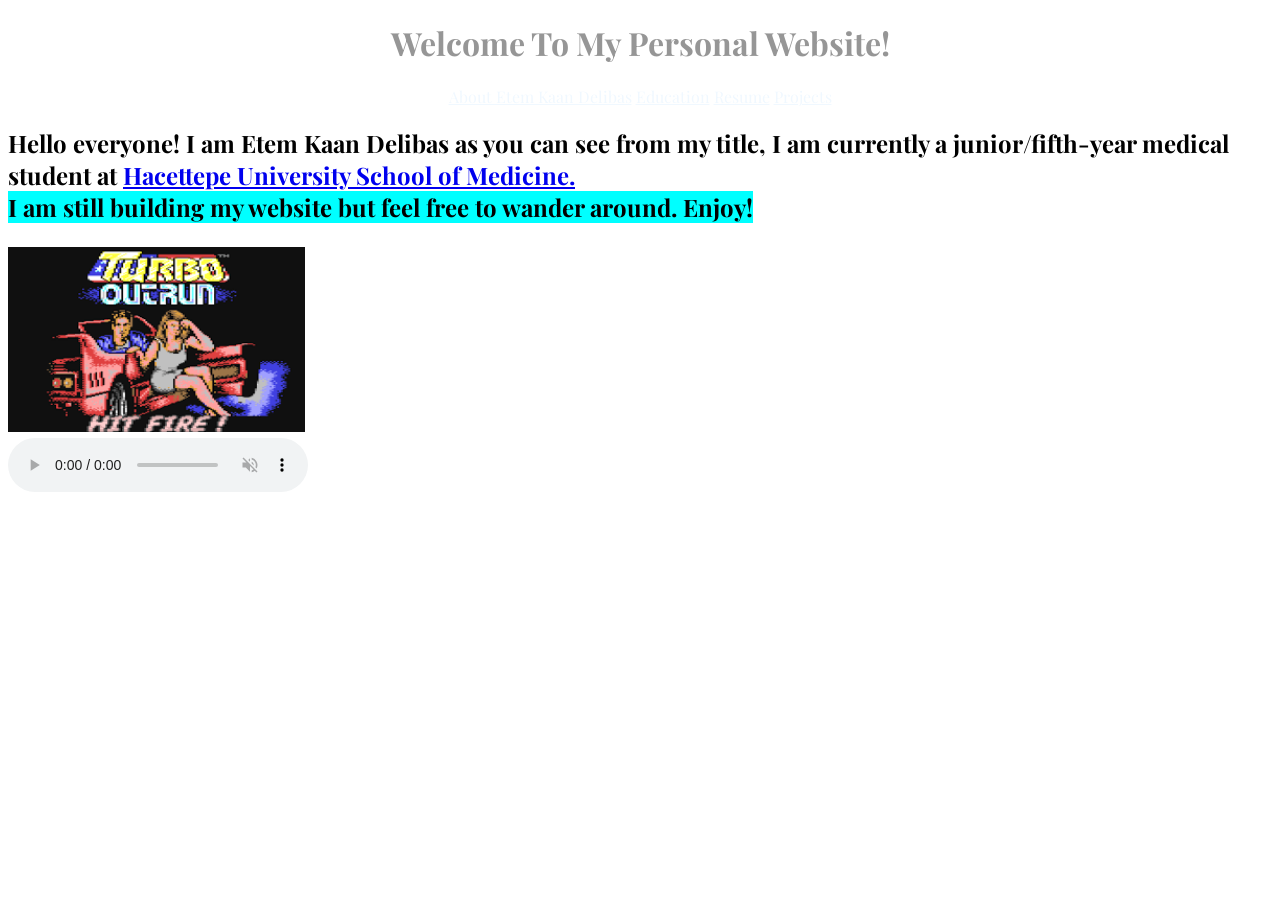
==== index.html @ 1f3f5c7a "Update index.html" ====
<!DOCTYPE html>
<html>
    <head>
        <title>Etem Kaan Delibas </title>
        <link rel="stylesheet" href="style.css">
        <link rel="icon" type="image/png" href="/images_and_videos/nsgy.png">
    </head>
    <body>
        <header style="background-color: hex #bd9a8c; text-align: center;">
        <h1 style="text-shadow: 0 0 1x white; color:rgb(150,150,150)"> Welcome To My Personal Website!</h1>
        <a href="index.html" style="color: aliceblue;" title="Goes to home page">About Etem Kaan Delibas</a>
        <a href="education.html" style="color: aliceblue;" title="Goes to my education details page">Education</a>
        <a href="cv.html" style="color: aliceblue;" title="Goes to my resume page">Resume</a>
        <a href="projects.html" style="color: aliceblue;" title="Goes to my projects">Projects</a>
        </header>
        <h2>Hello everyone! I am Etem Kaan Delibas as you can see from my title, I am currently a junior/fifth-year medical student at <a href="https://tip.hacettepe.edu.tr/" 
            title="Link to my school">Hacettepe University School of Medicine.</a><br> 
            <span style="background-color: aqua">I am still building my website but feel free to wander around. 
            Enjoy!</span>
        </p>
        <img src="/images_and_videos/turbooutrun.png" alt="Turbo Outrun Cover Picture" width="297px"> <br>
        <audio controls autoplay muted>
            <source src="audio/turbooutrun.mp3" type="audio/mp3">
        </audio>
    </body>
</html>
---- style.css ----
@import url("https://fonts.googleapis.com/css2?family=Playfair+Display:ital,wght@0,400..900;1,400..900&display=swap");

body {
    font-family: "Playfair Display", Georgia, "Times New Roman", serif;
}

#h1 {
    text-shadow: 3px 3px 3px;
}
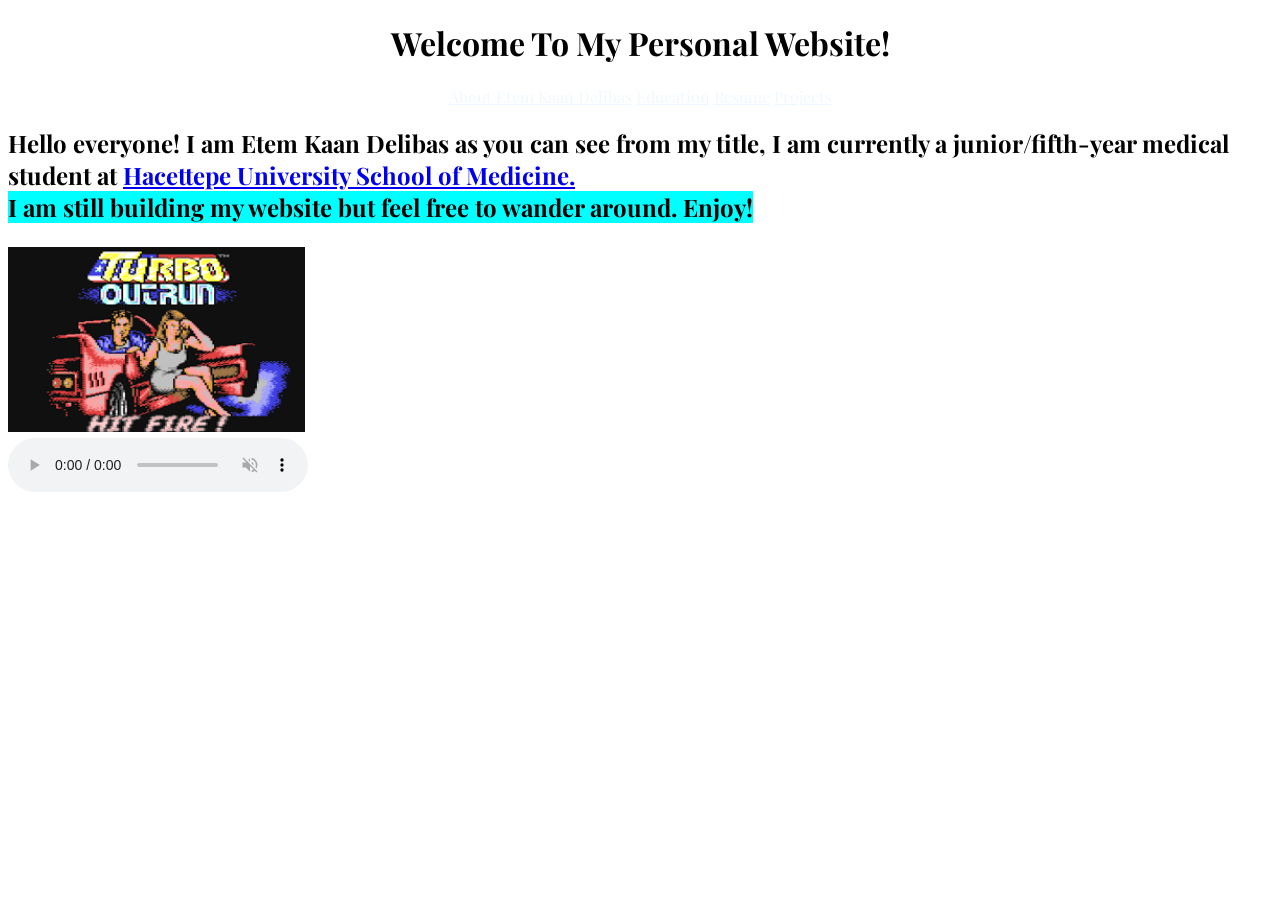
==== commit 07cd7440: "Update index.html" ====
--- a/index.html
+++ b/index.html
@@ -7,7 +7,7 @@
     </head>
     <body>
         <header style="background-color: hex #bd9a8c; text-align: center;">
-        <h1 style="text-shadow: 0 0 1x white; color:rgb(150,150,150)"> Welcome To My Personal Website!</h1>
+        <h1> Welcome To My Personal Website!</h1>
         <a href="index.html" style="color: aliceblue;" title="Goes to home page">About Etem Kaan Delibas</a>
         <a href="education.html" style="color: aliceblue;" title="Goes to my education details page">Education</a>
         <a href="cv.html" style="color: aliceblue;" title="Goes to my resume page">Resume</a>
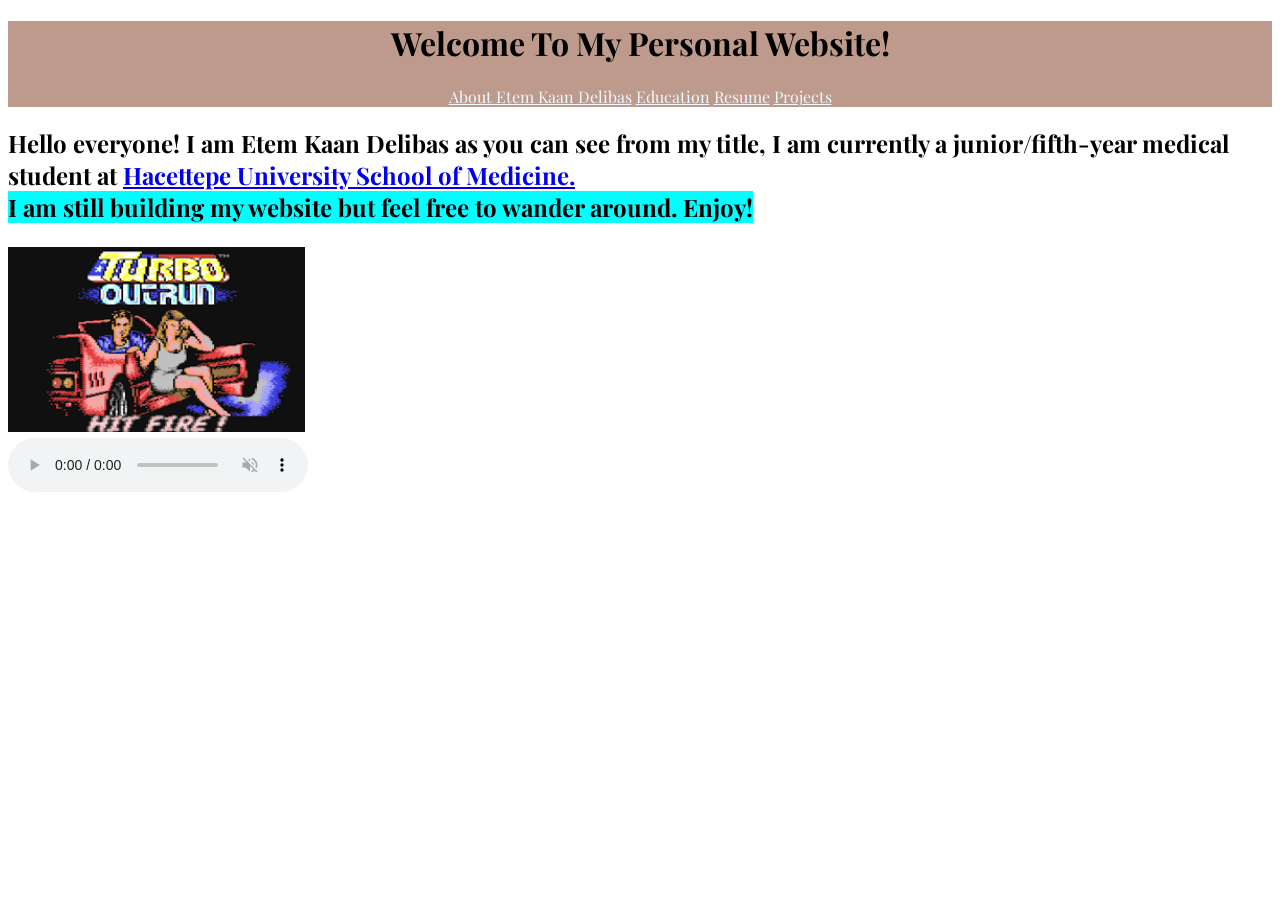
==== commit 820fbebe: "Update index.html" ====
--- a/index.html
+++ b/index.html
@@ -6,7 +6,7 @@
         <link rel="icon" type="image/png" href="/images_and_videos/nsgy.png">
     </head>
     <body>
-        <header style="background-color: hex #bd9a8c; text-align: center;">
+        <header style="background-color: rgb(189, 154, 140); text-align: center;">
         <h1> Welcome To My Personal Website!</h1>
         <a href="index.html" style="color: aliceblue;" title="Goes to home page">About Etem Kaan Delibas</a>
         <a href="education.html" style="color: aliceblue;" title="Goes to my education details page">Education</a>
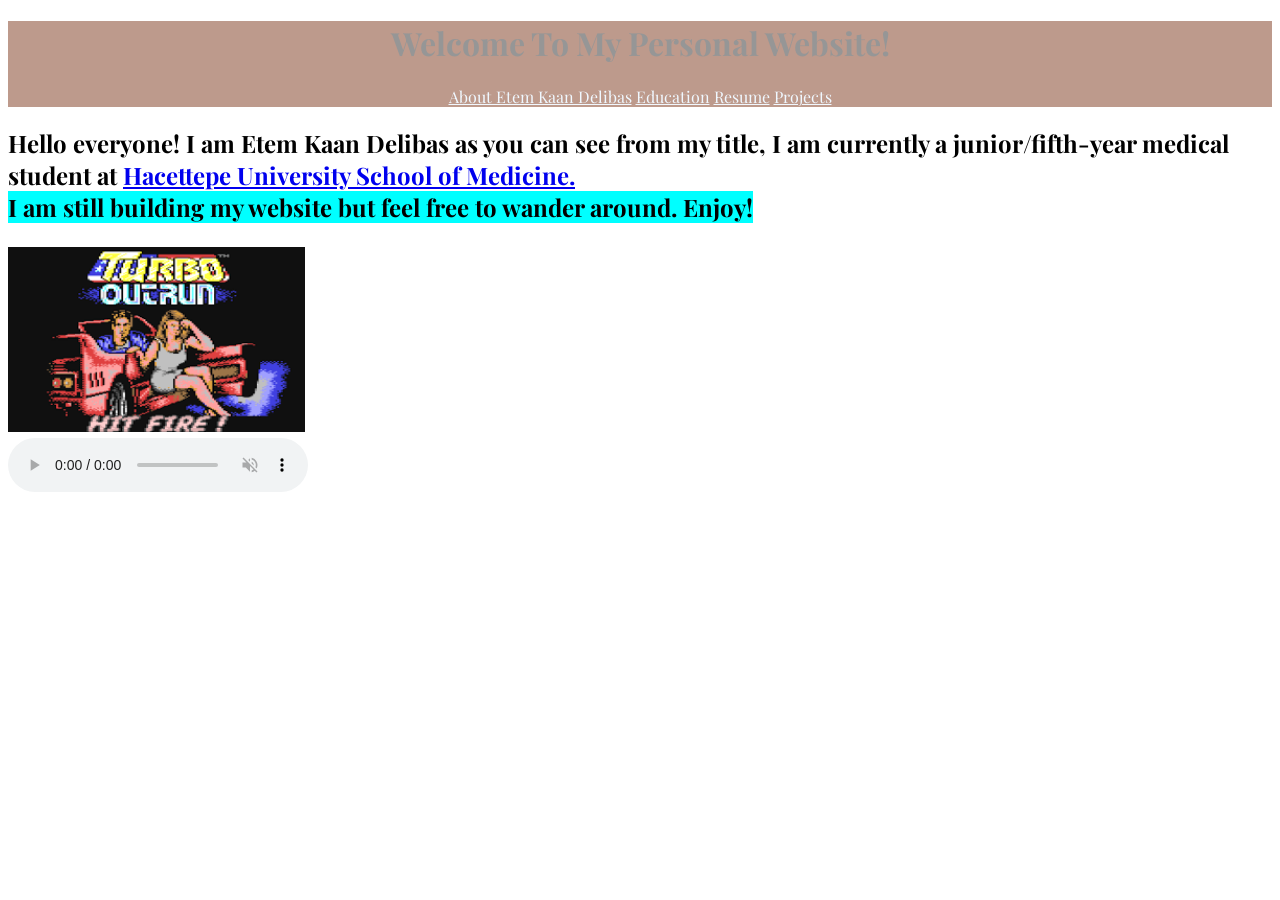
==== commit 30edc1cf: "Update index.html" ====
--- a/index.html
+++ b/index.html
@@ -7,7 +7,7 @@
     </head>
     <body>
         <header style="background-color: rgb(189, 154, 140); text-align: center;">
-        <h1> Welcome To My Personal Website!</h1>
+        <h1  style="text-shadow: 0 0 1x white; color:rgb(150,150,150)"> Welcome To My Personal Website!</h1>
         <a href="index.html" style="color: aliceblue;" title="Goes to home page">About Etem Kaan Delibas</a>
         <a href="education.html" style="color: aliceblue;" title="Goes to my education details page">Education</a>
         <a href="cv.html" style="color: aliceblue;" title="Goes to my resume page">Resume</a>
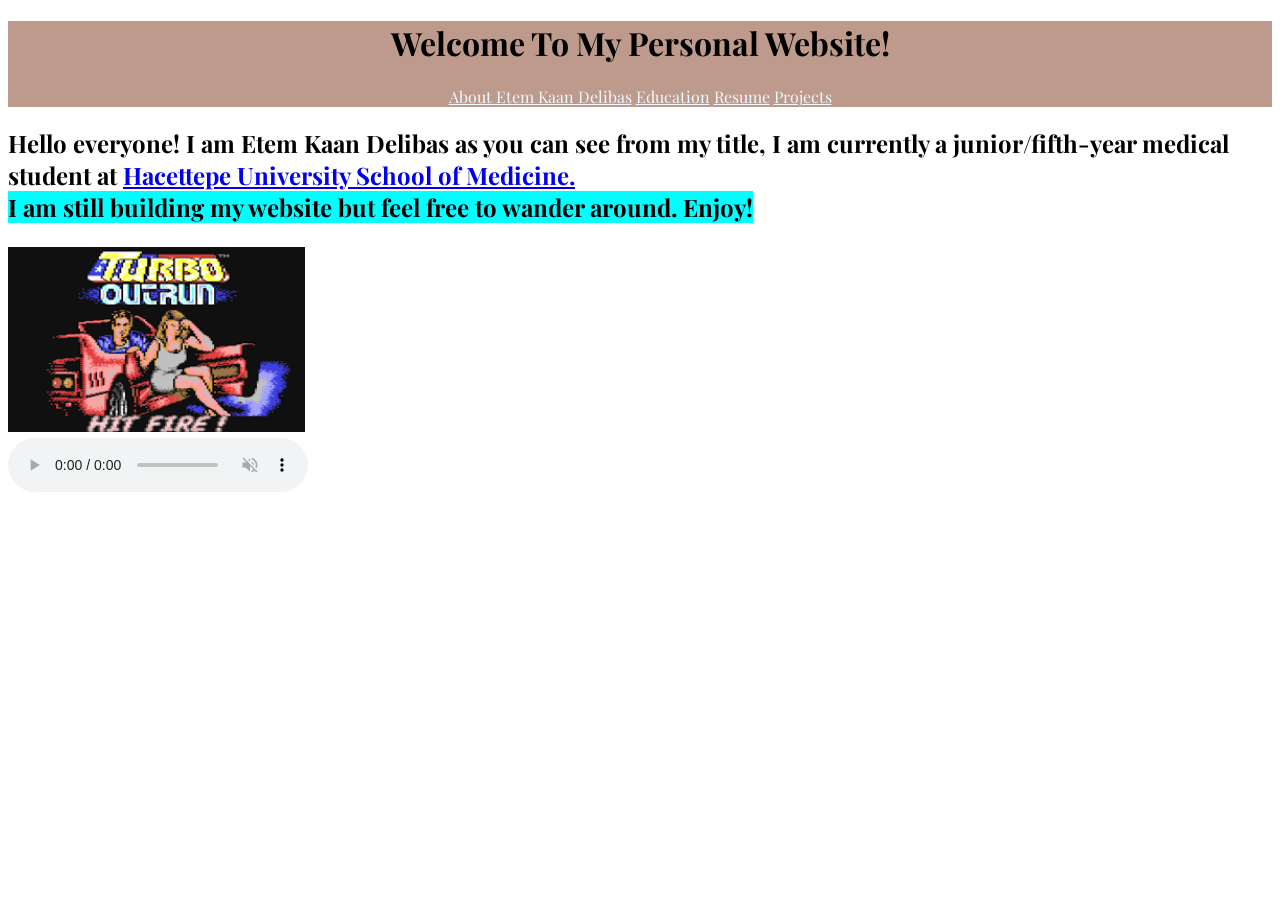
==== commit 5e138a56: "Update index.html" ====
--- a/index.html
+++ b/index.html
@@ -7,7 +7,7 @@
     </head>
     <body>
         <header style="background-color: rgb(189, 154, 140); text-align: center;">
-        <h1  style="text-shadow: 0 0 1x white; color:rgb(150,150,150)"> Welcome To My Personal Website!</h1>
+        <h1  style="text-shadow: 0 0 1 rgb(255, 255, 255); color:rgb(0, 0, 0)"> Welcome To My Personal Website!</h1>
         <a href="index.html" style="color: aliceblue;" title="Goes to home page">About Etem Kaan Delibas</a>
         <a href="education.html" style="color: aliceblue;" title="Goes to my education details page">Education</a>
         <a href="cv.html" style="color: aliceblue;" title="Goes to my resume page">Resume</a>
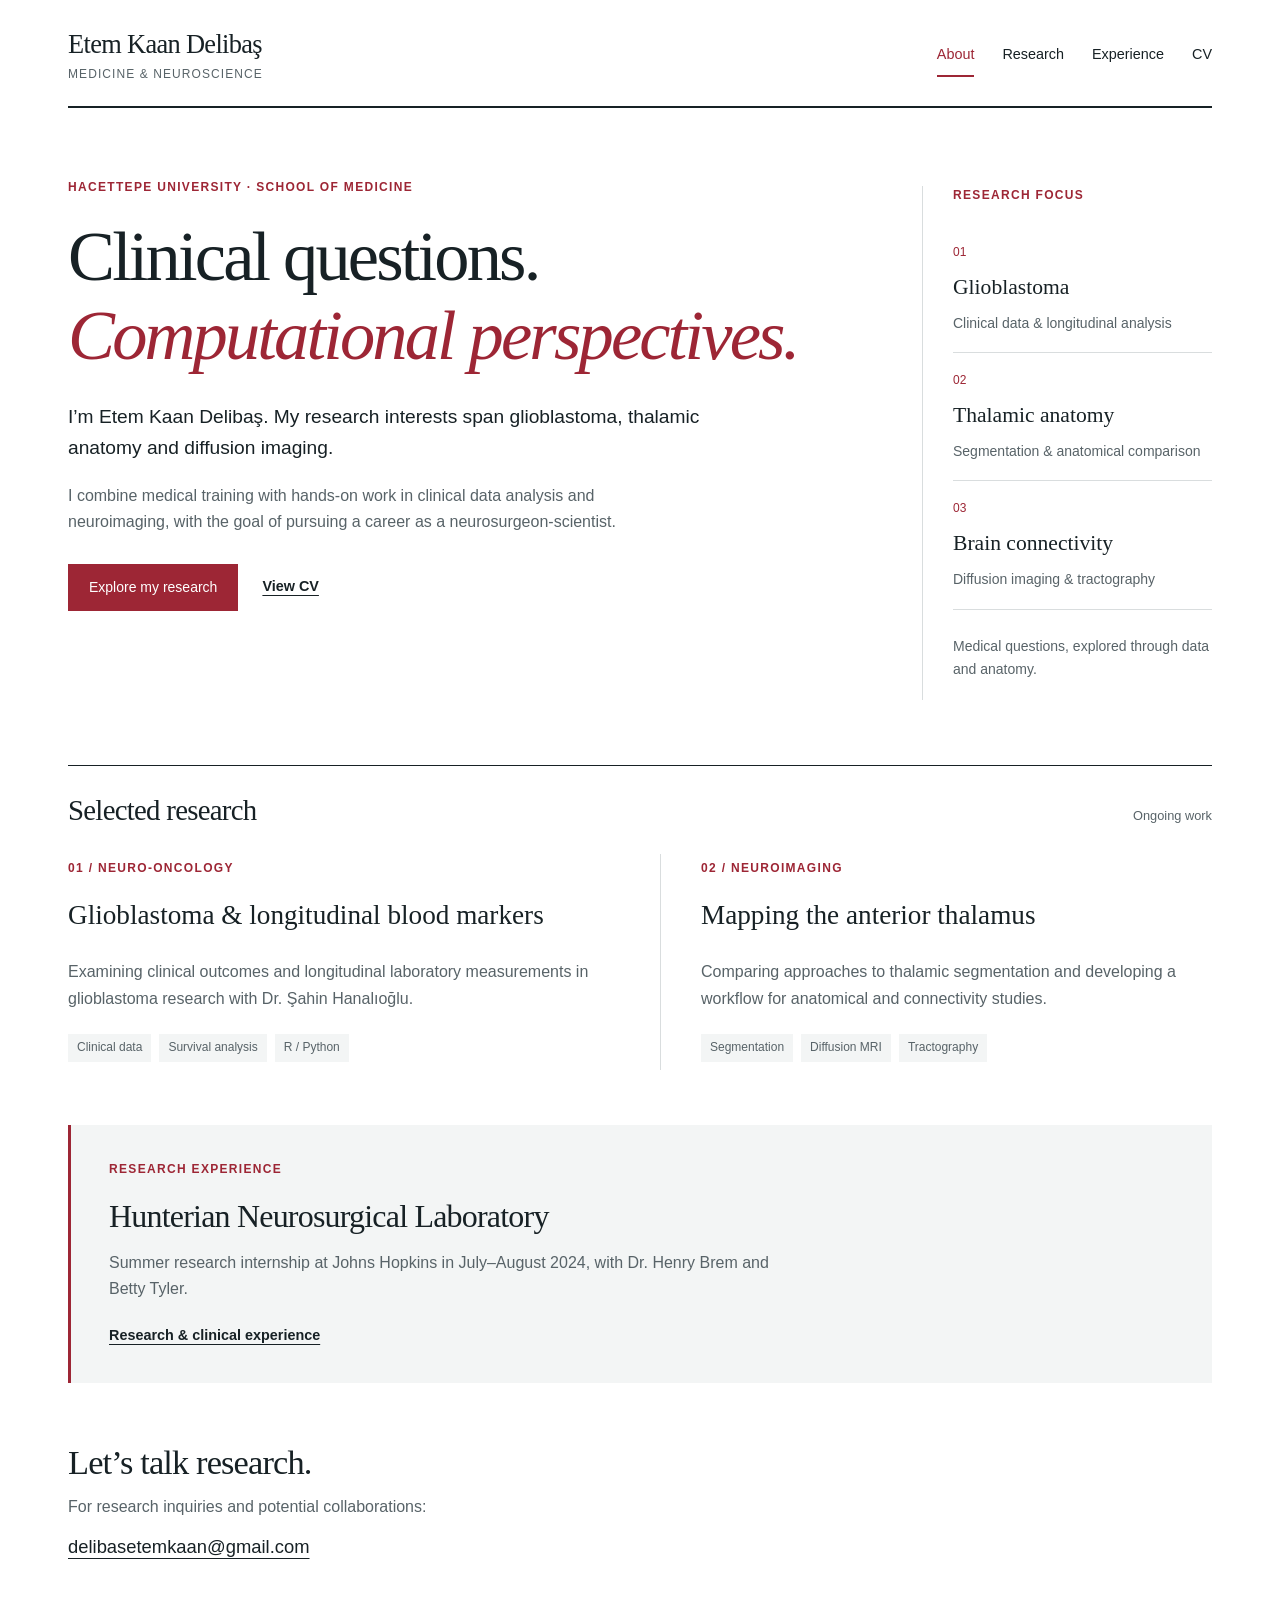
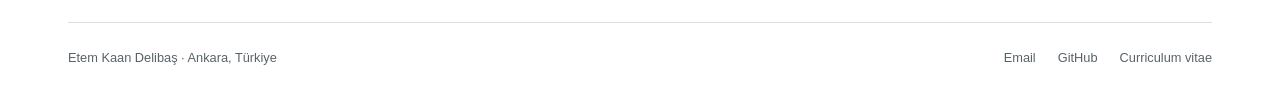
==== commit f562f596: "Add files via upload" ====
--- a/index.html
+++ b/index.html
@@ -1,26 +1,141 @@
-<!DOCTYPE html>
-<html>
-    <head>
-        <title>Etem Kaan Delibas </title>
-        <link rel="stylesheet" href="style.css">
-        <link rel="icon" type="image/png" href="/images_and_videos/nsgy.png">
-    </head>
-    <body>
-        <header style="background-color: rgb(189, 154, 140); text-align: center;">
-        <h1  style="text-shadow: 0 0 1 rgb(255, 255, 255); color:rgb(0, 0, 0)"> Welcome To My Personal Website!</h1>
-        <a href="index.html" style="color: aliceblue;" title="Goes to home page">About Etem Kaan Delibas</a>
-        <a href="education.html" style="color: aliceblue;" title="Goes to my education details page">Education</a>
-        <a href="cv.html" style="color: aliceblue;" title="Goes to my resume page">Resume</a>
-        <a href="projects.html" style="color: aliceblue;" title="Goes to my projects">Projects</a>
-        </header>
-        <h2>Hello everyone! I am Etem Kaan Delibas as you can see from my title, I am currently a junior/fifth-year medical student at <a href="https://tip.hacettepe.edu.tr/" 
-            title="Link to my school">Hacettepe University School of Medicine.</a><br> 
-            <span style="background-color: aqua">I am still building my website but feel free to wander around. 
-            Enjoy!</span>
-        </p>
-        <img src="/images_and_videos/turbooutrun.png" alt="Turbo Outrun Cover Picture" width="297px"> <br>
-        <audio controls autoplay muted>
-            <source src="audio/turbooutrun.mp3" type="audio/mp3">
-        </audio>
-    </body>
-</html>+<!doctype html>
+<html lang="en">
+  <head>
+    <meta charset="utf-8" />
+    <meta name="viewport" content="width=device-width, initial-scale=1" />
+    <title>About — Etem Kaan Delibaş</title>
+    <meta
+      name="description"
+      content="Etem Kaan Delibaş · Hacettepe University · Research in glioblastoma, thalamic anatomy and diffusion imaging."
+    />
+    <link rel="icon" href="images_and_videos/nsgy.png" />
+    <link rel="stylesheet" href="style.css" />
+  </head>
+  <body>
+    <a class="skip-link" href="#main">Skip to content</a>
+    <div class="site-shell">
+      <header class="site-header">
+        <a class="wordmark" href="index.html"
+          >Etem Kaan Delibaş<span>Medicine &amp; neuroscience</span></a
+        >
+        <nav aria-label="Main navigation">
+          <a href="index.html" aria-current="page">About</a
+          ><a href="projects.html">Research</a
+          ><a href="education.html">Experience</a><a href="cv.html">CV</a>
+        </nav>
+      </header>
+      <main id="main">
+        <section class="intro">
+          <div class="intro-copy">
+            <p class="eyebrow">Hacettepe University · School of Medicine</p>
+            <h1>
+              Clinical questions.<br /><em>Computational perspectives.</em>
+            </h1>
+            <p class="lead">
+              I’m Etem Kaan Delibaş. My research interests span glioblastoma,
+              thalamic anatomy and diffusion imaging.
+            </p>
+            <p class="intro-detail">
+              I combine medical training with hands-on work in clinical data
+              analysis and neuroimaging, with the goal of pursuing a career as a
+              neurosurgeon-scientist.
+            </p>
+            <div class="actions">
+              <a class="button" href="projects.html">Explore my research</a
+              ><a class="text-link" href="cv.html">View CV</a>
+            </div>
+          </div>
+          <aside class="intro-aside">
+            <p class="eyebrow">Research focus</p>
+            <ol class="focus-list">
+              <li>
+                <span>01</span>Glioblastoma<small
+                  >Clinical data &amp; longitudinal analysis</small
+                >
+              </li>
+              <li>
+                <span>02</span>Thalamic anatomy<small
+                  >Segmentation &amp; anatomical comparison</small
+                >
+              </li>
+              <li>
+                <span>03</span>Brain connectivity<small
+                  >Diffusion imaging &amp; tractography</small
+                >
+              </li>
+            </ol>
+            <p class="aside-note">
+              Medical questions, explored through data and anatomy.
+            </p>
+          </aside>
+        </section>
+        <section class="section">
+          <div class="section-heading">
+            <h2>Selected research</h2>
+            <span>Ongoing work</span>
+          </div>
+          <div class="research-grid">
+            <article class="research-card">
+              <p class="eyebrow">01 / Neuro-oncology</p>
+              <h3>
+                <a href="projects.html#gbm"
+                  >Glioblastoma &amp; longitudinal blood markers</a
+                >
+              </h3>
+              <p>
+                Examining clinical outcomes and longitudinal laboratory
+                measurements in glioblastoma research with Dr. Şahin Hanalıoğlu.
+              </p>
+              <div class="tags">
+                <span>Clinical data</span><span>Survival analysis</span
+                ><span>R / Python</span>
+              </div>
+            </article>
+            <article class="research-card">
+              <p class="eyebrow">02 / Neuroimaging</p>
+              <h3>
+                <a href="projects.html#thalamus"
+                  >Mapping the anterior thalamus</a
+                >
+              </h3>
+              <p>
+                Comparing approaches to thalamic segmentation and developing a
+                workflow for anatomical and connectivity studies.
+              </p>
+              <div class="tags">
+                <span>Segmentation</span><span>Diffusion MRI</span
+                ><span>Tractography</span>
+              </div>
+            </article>
+          </div>
+        </section>
+        <section class="experience-strip">
+          <p class="eyebrow">Research experience</p>
+          <h2>Hunterian Neurosurgical Laboratory</h2>
+          <p>
+            Summer research internship at Johns Hopkins in July–August 2024,
+            with Dr. Henry Brem and Betty Tyler.
+          </p>
+          <a class="text-link" href="education.html"
+            >Research &amp; clinical experience</a
+          >
+        </section>
+        <section class="contact-section">
+          <h2>Let’s talk research.</h2>
+          <p>For research inquiries and potential collaborations:</p>
+          <a class="contact-email" href="mailto:delibasetemkaan@gmail.com"
+            >delibasetemkaan@gmail.com</a
+          >
+        </section>
+      </main>
+      <footer>
+        <span>Etem Kaan Delibaş · Ankara, Türkiye</span>
+        <div>
+          <a href="mailto:delibasetemkaan@gmail.com">Email</a
+          ><a href="https://github.com/etemkaandelibas">GitHub</a
+          ><a href="cv.html">Curriculum vitae</a>
+        </div>
+      </footer>
+    </div>
+  </body>
+</html>
--- a/style.css
+++ b/style.css
@@ -1,9 +1,579 @@
-@import url("https://fonts.googleapis.com/css2?family=Playfair+Display:ital,wght@0,400..900;1,400..900&display=swap");
-
+:root {
+  --ink: #172125;
+  --muted: #586368;
+  --accent: #9d2635;
+  --line: #d9ddde;
+  --paper: #fff;
+  --soft: #f3f5f5;
+  --serif: Georgia, "Times New Roman", serif;
+  --sans: Arial, Helvetica, sans-serif;
+}
+* {
+  box-sizing: border-box;
+}
+html {
+  scroll-behavior: smooth;
+  scroll-padding-top: 2rem;
+}
 body {
-    font-family: "Playfair Display", Georgia, "Times New Roman", serif;
-}
-
-#h1 {
-    text-shadow: 3px 3px 3px;
-}
+  margin: 0;
+  background: var(--paper);
+  color: var(--ink);
+  font-family: var(--sans);
+  font-size: 1rem;
+  line-height: 1.65;
+}
+a {
+  color: inherit;
+  text-underline-offset: 0.25em;
+}
+a:hover {
+  color: var(--accent);
+}
+a:focus-visible,
+summary:focus-visible,
+input:focus-visible {
+  outline: 3px solid var(--accent);
+  outline-offset: 5px;
+}
+h1,
+h2,
+h3,
+p {
+  margin-top: 0;
+}
+h1,
+h2,
+h3 {
+  line-height: 1.12;
+  font-weight: 400;
+}
+h1,
+h2 {
+  font-family: var(--serif);
+}
+h1 {
+  font-size: clamp(2.7rem, 5.5vw, 4.7rem);
+  letter-spacing: -0.04em;
+  margin-bottom: 1.6rem;
+}
+h2 {
+  font-size: 2.15rem;
+  letter-spacing: -0.025em;
+}
+h3 {
+  font-family: var(--serif);
+  font-size: 1.7rem;
+  line-height: 1.25;
+}
+em {
+  color: var(--accent);
+  font-weight: 400;
+}
+p {
+  margin-bottom: 1.2rem;
+}
+.site-shell {
+  max-width: 1240px;
+  padding: 0 48px;
+  margin: auto;
+}
+.site-header {
+  display: flex;
+  justify-content: space-between;
+  align-items: center;
+  gap: 2rem;
+  padding: 30px 0 25px;
+  border-bottom: 2px solid var(--ink);
+}
+.wordmark {
+  font-family: var(--serif);
+  font-size: 1.65rem;
+  line-height: 1.1;
+  text-decoration: none;
+  letter-spacing: -0.025em;
+}
+.wordmark span {
+  display: block;
+  font-family: var(--sans);
+  font-size: 0.75rem;
+  letter-spacing: 0.09em;
+  text-transform: uppercase;
+  color: var(--muted);
+  margin-top: 9px;
+}
+nav {
+  display: flex;
+  flex-wrap: wrap;
+  gap: 28px;
+}
+nav a {
+  font-size: 0.9rem;
+  text-decoration: none;
+  padding: 8px 0;
+  border-bottom: 2px solid transparent;
+}
+nav a[aria-current] {
+  border-color: var(--accent);
+  color: var(--accent);
+}
+.eyebrow {
+  font-size: 0.75rem;
+  font-weight: 600;
+  letter-spacing: 0.11em;
+  text-transform: uppercase;
+  color: var(--accent);
+  margin-bottom: 1.2rem;
+}
+.intro {
+  display: grid;
+  grid-template-columns: minmax(0, 1fr) 290px;
+  gap: 60px;
+  padding: 70px 0 65px;
+}
+.lead {
+  font-size: 1.2rem;
+  line-height: 1.65;
+  max-width: 660px;
+}
+.intro-detail {
+  color: var(--muted);
+  max-width: 600px;
+}
+.intro-aside {
+  border-left: 1px solid var(--line);
+  padding-left: 30px;
+  margin-top: 8px;
+}
+.focus-list {
+  list-style: none;
+  padding: 0;
+  margin: 0;
+}
+.focus-list li {
+  font-family: var(--serif);
+  font-size: 1.35rem;
+  padding: 18px 0;
+  border-bottom: 1px solid var(--line);
+}
+.focus-list span {
+  display: block;
+  font-family: var(--sans);
+  font-size: 0.75rem;
+  color: var(--accent);
+  margin-bottom: 7px;
+}
+.focus-list small {
+  display: block;
+  font-family: var(--sans);
+  font-size: 0.875rem;
+  line-height: 1.55;
+  color: var(--muted);
+  margin-top: 7px;
+}
+.aside-note {
+  color: var(--muted);
+  font-size: 0.875rem;
+  margin-top: 25px;
+}
+.actions {
+  display: flex;
+  align-items: center;
+  flex-wrap: wrap;
+  gap: 24px;
+  margin-top: 28px;
+}
+.button {
+  background: var(--accent);
+  color: white;
+  font-size: 0.875rem;
+  text-decoration: none;
+  padding: 12px 21px;
+  display: inline-block;
+}
+.button:hover {
+  color: white;
+  background: #751c28;
+}
+.text-link {
+  font-size: 0.9rem;
+  font-weight: 600;
+}
+.section {
+  border-top: 1px solid var(--ink);
+  padding: 28px 0 55px;
+}
+.section-heading {
+  display: flex;
+  justify-content: space-between;
+  align-items: baseline;
+  gap: 1rem;
+  margin-bottom: 28px;
+}
+.section-heading h2 {
+  font-size: 1.8rem;
+  margin: 0;
+}
+.section-heading > span {
+  font-size: 0.8rem;
+  color: var(--muted);
+}
+.research-grid {
+  display: grid;
+  grid-template-columns: 1fr 1fr;
+  gap: 40px;
+}
+.research-card {
+  padding: 5px 0 8px;
+}
+.research-card + .research-card {
+  border-left: 1px solid var(--line);
+  padding-left: 40px;
+}
+.research-card h3 a {
+  text-decoration: none;
+}
+.research-card p:not(.eyebrow) {
+  color: var(--muted);
+}
+.tags {
+  display: flex;
+  flex-wrap: wrap;
+  gap: 8px;
+  margin-top: 22px;
+}
+.tags span {
+  font-size: 0.75rem;
+  padding: 4px 9px;
+  background: var(--soft);
+  color: var(--muted);
+}
+.experience-strip {
+  padding: 35px 38px;
+  background: var(--soft);
+  border-left: 3px solid var(--accent);
+}
+.experience-strip h2 {
+  font-size: 2rem;
+  margin-bottom: 15px;
+}
+.experience-strip > p:not(.eyebrow) {
+  max-width: 700px;
+  color: var(--muted);
+}
+.contact-section {
+  padding: 60px 0;
+}
+.contact-section h2 {
+  margin-bottom: 12px;
+}
+.contact-section p {
+  color: var(--muted);
+  margin-bottom: 12px;
+}
+.contact-email {
+  font-size: 1.15rem;
+  overflow-wrap: anywhere;
+}
+footer {
+  border-top: 1px solid var(--line);
+  display: flex;
+  justify-content: space-between;
+  gap: 20px;
+  padding: 24px 0 32px;
+  color: var(--muted);
+  font-size: 0.8rem;
+}
+footer div {
+  display: flex;
+  flex-wrap: wrap;
+  gap: 22px;
+}
+footer a {
+  text-decoration: none;
+}
+.page-intro {
+  padding: 60px 0 45px;
+  max-width: 850px;
+}
+.project-detail {
+  display: grid;
+  grid-template-columns: 220px minmax(0, 1fr);
+  gap: 45px;
+  padding: 38px 0 48px;
+  border-top: 1px solid var(--line);
+}
+.project-detail h2 {
+  font-size: 2.4rem;
+}
+.project-summary {
+  font-size: 1.15rem;
+  color: var(--muted);
+}
+.status {
+  font-size: 0.875rem;
+  color: var(--muted);
+}
+.detail-grid {
+  display: grid;
+  grid-template-columns: 1fr 1fr;
+  gap: 30px;
+  margin-top: 30px;
+}
+.detail-grid h3 {
+  font-family: var(--sans);
+  font-size: 0.9rem;
+  font-weight: 600;
+}
+.detail-grid p {
+  font-size: 1rem;
+  color: var(--muted);
+}
+.timeline {
+  padding-bottom: 35px;
+}
+.timeline article {
+  display: grid;
+  grid-template-columns: 220px minmax(0, 1fr);
+  gap: 45px;
+  border-top: 1px solid var(--line);
+  padding: 30px 0;
+}
+.timeline-date {
+  font-size: 0.875rem;
+  color: var(--muted);
+}
+.timeline h2 {
+  font-size: 1.8rem;
+  margin-bottom: 12px;
+}
+.timeline article > div {
+  max-width: 730px;
+}
+.timeline article > div > p:not(.eyebrow) {
+  color: var(--muted);
+}
+.timeline .eyebrow {
+  margin-bottom: 10px;
+}
+.cv-section {
+  padding-bottom: 40px;
+}
+.cv-viewer {
+  display: block;
+  width: 100%;
+  height: 850px;
+  max-height: 85vh;
+  border: 1px solid var(--line);
+  background: var(--soft);
+}
+.cv-fallback {
+  font-size: 0.875rem;
+  color: var(--muted);
+  margin-top: 15px;
+}
+.skip-link {
+  position: absolute;
+  left: 16px;
+  top: -100px;
+  background: white;
+  padding: 12px;
+  z-index: 10;
+}
+.skip-link:focus {
+  top: 10px;
+}
+.viewer-section {
+  border-top: 1px solid var(--line);
+  padding: 22px 0 40px;
+}
+.viewer-section summary {
+  cursor: pointer;
+  font-family: var(--serif);
+  font-size: 1.5rem;
+}
+.viewer-description {
+  margin-top: 20px;
+  color: var(--muted);
+}
+.brain-viewer-layout {
+  display: grid;
+  grid-template-columns: minmax(0, 1fr) 240px;
+  gap: 20px;
+}
+#brain-viewer {
+  position: relative;
+  min-height: 420px;
+  background: #172125;
+  overflow: hidden;
+}
+#brain-canvas {
+  display: block;
+  width: 100%;
+  height: 100%;
+}
+#viewer-status {
+  position: absolute;
+  bottom: 0;
+  left: 0;
+  right: 0;
+  color: #fff;
+  background: #172125;
+  padding: 15px;
+  font-size: 0.875rem;
+  text-align: center;
+}
+.viewer-controls {
+  background: var(--soft);
+  padding: 22px;
+}
+.viewer-controls h3 {
+  font-family: var(--sans);
+  font-size: 1rem;
+  font-weight: 600;
+}
+.control-note,
+.model-hint {
+  font-size: 0.875rem;
+  color: var(--muted);
+}
+.control-group {
+  margin: 20px 0;
+}
+.control-group label {
+  display: flex;
+  justify-content: space-between;
+  font-size: 0.875rem;
+}
+.control-group input {
+  width: 100%;
+  accent-color: var(--accent);
+}
+.model-hint {
+  margin-top: 12px;
+}
+@media (max-width: 950px) {
+  .site-shell {
+    padding: 0 28px;
+  }
+  .intro {
+    gap: 30px;
+    grid-template-columns: minmax(0, 1fr) 240px;
+  }
+  .intro-aside {
+    padding-left: 22px;
+  }
+  .project-detail,
+  .timeline article {
+    grid-template-columns: 170px minmax(0, 1fr);
+    gap: 25px;
+  }
+}
+@media (max-width: 700px) {
+  .site-shell {
+    padding: 0 22px;
+  }
+  .site-header {
+    align-items: flex-start;
+    flex-direction: column;
+    gap: 18px;
+    padding-top: 24px;
+  }
+  nav {
+    gap: 23px;
+  }
+  .intro {
+    grid-template-columns: 1fr;
+    padding: 42px 0;
+    gap: 30px;
+  }
+  h1 {
+    font-size: clamp(2.5rem, 10vw, 3.8rem);
+  }
+  .intro-aside {
+    border-left: 0;
+    border-top: 1px solid var(--line);
+    padding: 22px 0 0;
+  }
+  .focus-list li {
+    padding: 12px 0;
+  }
+  .aside-note {
+    margin-bottom: 0;
+  }
+  .research-grid,
+  .detail-grid,
+  .brain-viewer-layout {
+    grid-template-columns: 1fr;
+    gap: 20px;
+  }
+  .research-card + .research-card {
+    border-left: 0;
+    border-top: 1px solid var(--line);
+    padding: 28px 0 0;
+  }
+  .experience-strip {
+    padding: 28px 22px;
+  }
+  .contact-section {
+    padding: 40px 0;
+  }
+  .project-detail,
+  .timeline article {
+    grid-template-columns: 1fr;
+    gap: 15px;
+  }
+  .project-detail h2 {
+    font-size: 2rem;
+  }
+  .project-meta .eyebrow {
+    margin-bottom: 6px;
+  }
+  .timeline-date {
+    margin-bottom: 0;
+  }
+  .page-intro {
+    padding-top: 42px;
+  }
+  footer {
+    flex-direction: column;
+  }
+  .cv-viewer {
+    height: 65vh;
+  }
+  .section-heading {
+    align-items: flex-start;
+    flex-direction: column;
+    gap: 6px;
+  }
+  #brain-viewer {
+    min-height: 300px;
+  }
+}
+@media (prefers-reduced-motion: reduce) {
+  html {
+    scroll-behavior: auto;
+  }
+}
+@media print {
+  nav,
+  footer,
+  .actions,
+  .viewer-section,
+  .skip-link {
+    display: none;
+  }
+  .site-shell {
+    padding: 0;
+  }
+  .intro,
+  .page-intro {
+    padding: 25px 0;
+  }
+  a {
+    color: inherit;
+  }
+  .cv-viewer {
+    height: 100vh;
+  }
+}
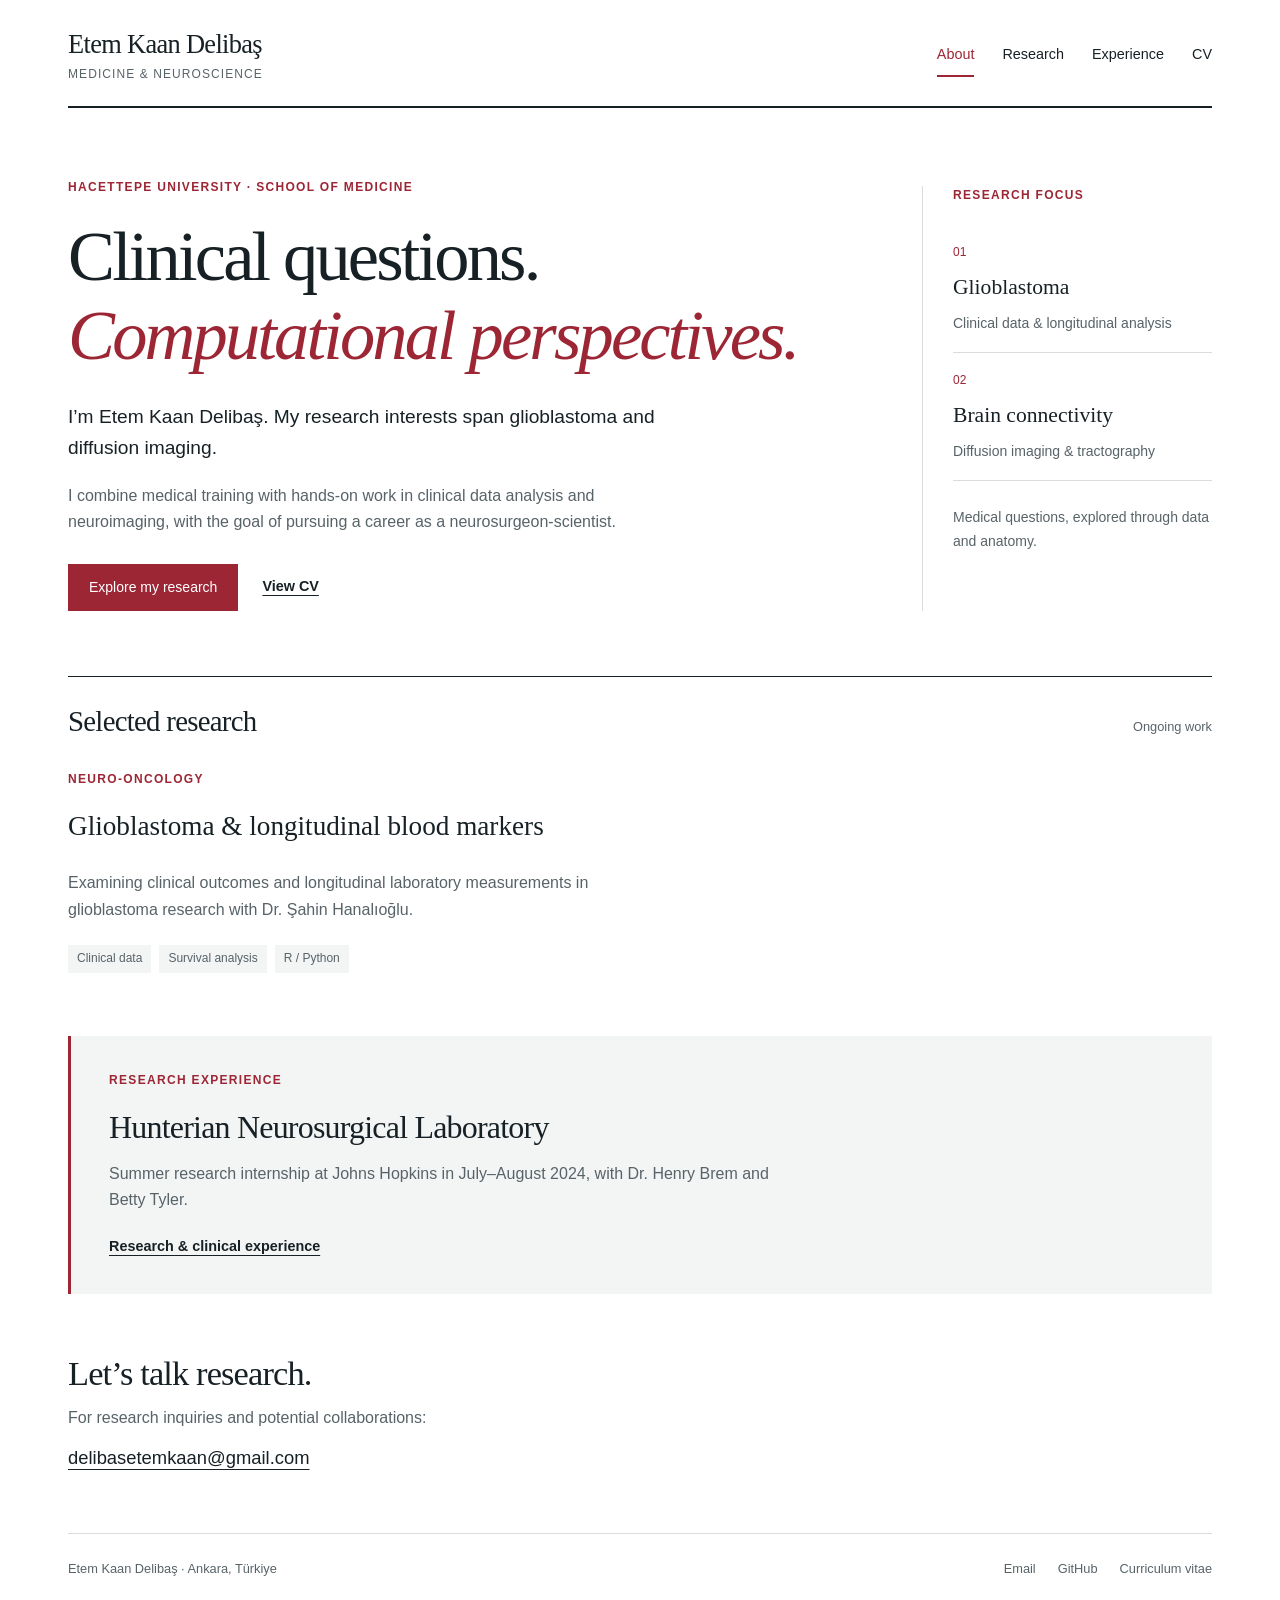
==== commit 54b92775: "Add files via upload" ====
--- a/index.html
+++ b/index.html
@@ -6,10 +6,10 @@
     <title>About — Etem Kaan Delibaş</title>
     <meta
       name="description"
-      content="Etem Kaan Delibaş · Hacettepe University · Research in glioblastoma, thalamic anatomy and diffusion imaging."
+      content="Etem Kaan Delibaş · Hacettepe University · Research in glioblastoma and diffusion imaging."
     />
     <link rel="icon" href="images_and_videos/nsgy.png" />
-    <link rel="stylesheet" href="style.css" />
+    <link rel="stylesheet" href="style.css?v=2" />
   </head>
   <body>
     <a class="skip-link" href="#main">Skip to content</a>
@@ -32,8 +32,8 @@
               Clinical questions.<br /><em>Computational perspectives.</em>
             </h1>
             <p class="lead">
-              I’m Etem Kaan Delibaş. My research interests span glioblastoma,
-              thalamic anatomy and diffusion imaging.
+              I’m Etem Kaan Delibaş. My research interests span glioblastoma
+              and diffusion imaging.
             </p>
             <p class="intro-detail">
               I combine medical training with hands-on work in clinical data
@@ -54,12 +54,7 @@
                 >
               </li>
               <li>
-                <span>02</span>Thalamic anatomy<small
-                  >Segmentation &amp; anatomical comparison</small
-                >
-              </li>
-              <li>
-                <span>03</span>Brain connectivity<small
+                <span>02</span>Brain connectivity<small
                   >Diffusion imaging &amp; tractography</small
                 >
               </li>
@@ -76,7 +71,7 @@
           </div>
           <div class="research-grid">
             <article class="research-card">
-              <p class="eyebrow">01 / Neuro-oncology</p>
+              <p class="eyebrow">Neuro-oncology</p>
               <h3>
                 <a href="projects.html#gbm"
                   >Glioblastoma &amp; longitudinal blood markers</a
@@ -89,22 +84,6 @@
               <div class="tags">
                 <span>Clinical data</span><span>Survival analysis</span
                 ><span>R / Python</span>
-              </div>
-            </article>
-            <article class="research-card">
-              <p class="eyebrow">02 / Neuroimaging</p>
-              <h3>
-                <a href="projects.html#thalamus"
-                  >Mapping the anterior thalamus</a
-                >
-              </h3>
-              <p>
-                Comparing approaches to thalamic segmentation and developing a
-                workflow for anatomical and connectivity studies.
-              </p>
-              <div class="tags">
-                <span>Segmentation</span><span>Diffusion MRI</span
-                ><span>Tractography</span>
               </div>
             </article>
           </div>
